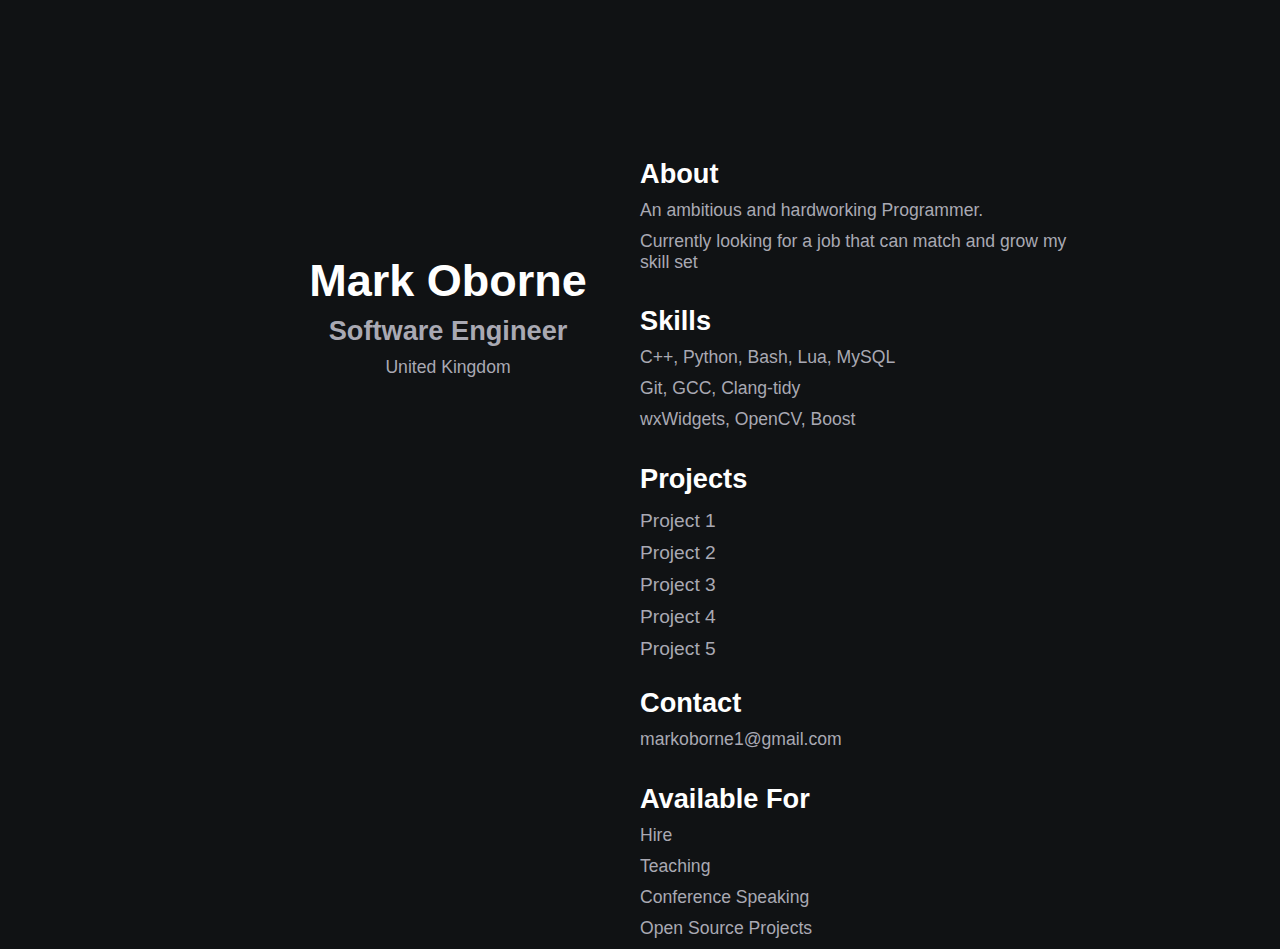
==== index.html @ 7ee1c2b5 "Improved Look" ====
<!DOCTYPE html>
<html lang="en">
<head>
    <meta charset="UTF-8">
    <meta name="viewport" content="width=device-width, initial-scale=1.0">
    <meta http-equiv="X-UA-Compatible" content="ie=edge">
    <link rel="stylesheet" href="style.css">
    <title>Mark Oborne</title>
</head>
<body>
    <div class="grid-2">
        <div class="section-1">
            <h1>Mark Oborne</h1>
            <h2>Software Engineer</h2>
            <p>United Kingdom</p>
            <a href="https://www.linkedin.com/in/mark-oborne-534301196/"><i class="fab fa-linkedin"></i></a>
            <a href="https://github.com/Shivix"><i class="fab fa-github"></i></a>
        </div>
        <div class="section-2">
            <h2>About</h2>
            <p>An ambitious and hardworking Programmer.</p>
            <p>Currently looking for a job that can match and grow my skill set</p>
            <h2>Skills</h2>
            <p>C++, Python, Bash, Lua, MySQL</p>
            <p>Git, GCC, Clang-tidy</p>
            <p>wxWidgets, OpenCV, Boost</p>
            <h2>Projects</h2>
            <a href="#">Project 1</a>
            <a href="#">Project 2</a>
            <a href="#">Project 3</a>
            <a href="#">Project 4</a>
            <a href="#">Project 5</a>
            <h2>Contact</h2>
            <p>markoborne1@gmail.com</p>
            <h2>Available For</h2>
            <p>Hire</p>
            <p>Teaching</p>
            <p>Conference Speaking</p>
            <p>Open Source Projects</p>
        </div>
    </div>
</body>
</html>
---- style.css ----
/* global */

.grid-2{
    display: grid;
    grid-template-columns: repeat(2,1fr);
}

body{
    margin: 0;
    padding: 0;
    font-family: sans-serif;
    background-color: #101214;
    color: #a9a9b3;

}

h1,.white{
    color: #fff;
}

h1{font-size:45px;
    height:30px;}

a{
    color: #a9a9b3;
    text-decoration: none;
}
/* section 1 */
.section-1{
    padding-top: 25vh;
    padding-left: 20vw;
    text-align: center;
}

.section-1 p{
    font-size: 1.1rem;
    padding-bottom: 10px;
    margin:0;
}

.section-1 h2{
    font-size: 1.7rem;
    margin-bottom: 10px;
}

.section-1 a{
    font-size: 1.5rem;
    padding: 10px;
}
/* section 2 */
.section-2{
    padding-top: 15vh;
    width: 70%;
}

.section-2 h2{
    font-size: 1.7rem;
    margin-bottom: 10px;
    color: #fff;
}

.section-2 p{
    font-size: 1.1rem;
    padding-bottom: 10px;
    margin:0;
}

.section-2 a{
    display: block;
    padding: 5px;
    font-size: 1.2rem;
    padding-left: 0;
    width: 100px;
}
/* animations / utilities */
.section-2 a:hover{
    font-size: 1.3rem;
    color: #ffffff;
    cursor: pointer;
    transition: 0.2s;
}

.section-1 a:hover{
    color: #ffffff;
    cursor: pointer;
    transition: 0.3s;
}

.white:hover{
    position: relative;
    padding-left: 10px;
}

/* media queres */
@media(max-width:780px){
    .grid-2{
        grid-template-columns: 1fr;
    }
    .section-1{
        padding:0;
        padding-top: 5rem;
    }
    .section-2{
        padding: 0;
        padding-left: 1.5rem;
        padding-top: 2rem;
    }
}
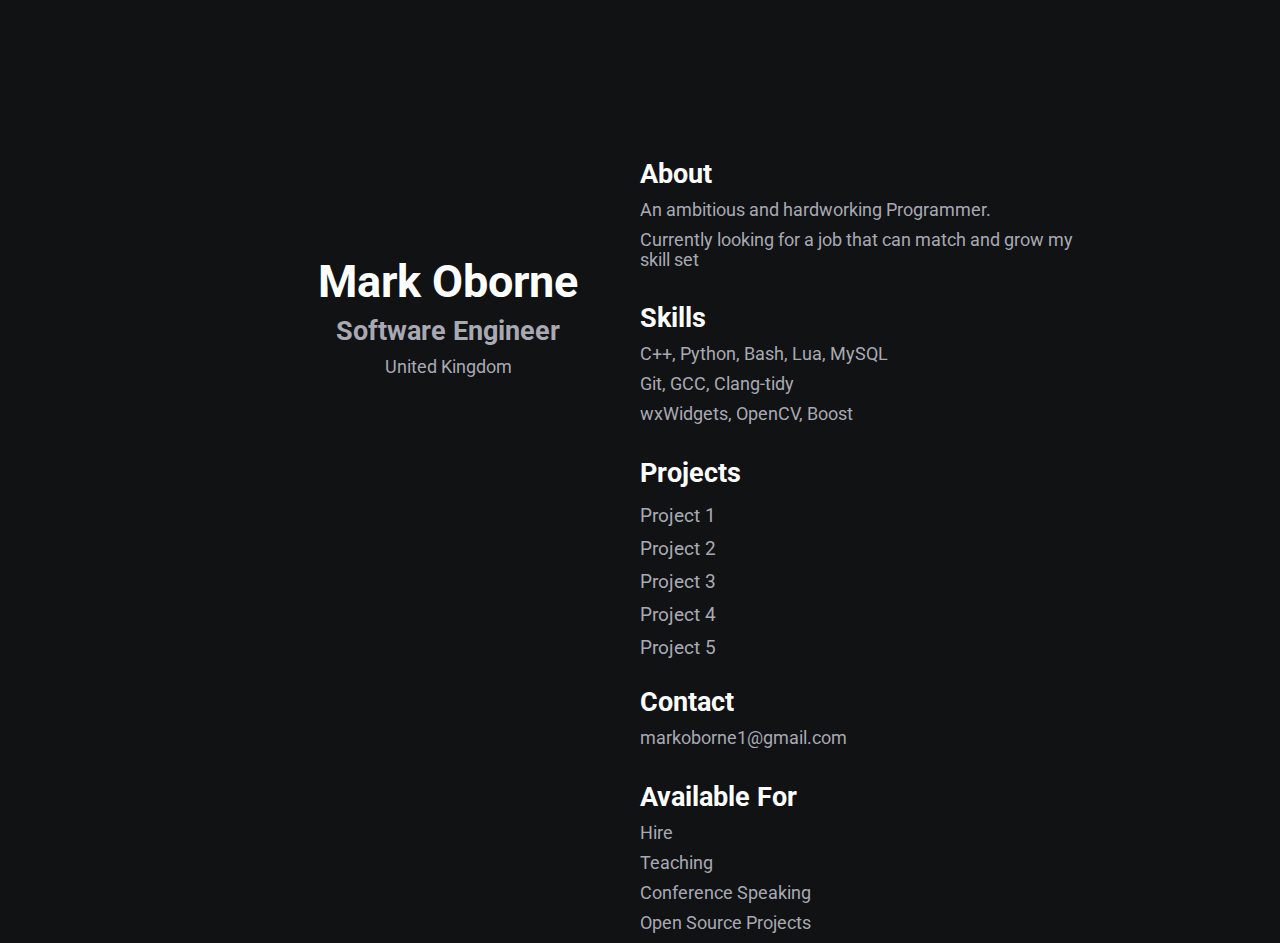
==== commit d84862cb: "Improved Look" ====
--- a/index.html
+++ b/index.html
@@ -4,6 +4,7 @@
     <meta charset="UTF-8">
     <meta name="viewport" content="width=device-width, initial-scale=1.0">
     <meta http-equiv="X-UA-Compatible" content="ie=edge">
+    <link rel="stylesheet" href="https://use.fontawesome.com/releases/v5.4.1/css/all.css" integrity="sha384-5sAR7xN1Nv6T6+dT2mhtzEpVJvfS3NScPQTrOxhwjIuvcA67KV2R5Jz6kr4abQsz" crossorigin="anonymous">
     <link rel="stylesheet" href="style.css">
     <title>Mark Oborne</title>
 </head>
--- a/style.css
+++ b/style.css
@@ -1,5 +1,5 @@
 /* global */
-
+@import url('https://fonts.googleapis.com/css?family=Roboto');
 .grid-2{
     display: grid;
     grid-template-columns: repeat(2,1fr);
@@ -8,7 +8,7 @@
 body{
     margin: 0;
     padding: 0;
-    font-family: sans-serif;
+    font-family: 'Roboto', sans-serif;
     background-color: #101214;
     color: #a9a9b3;
 
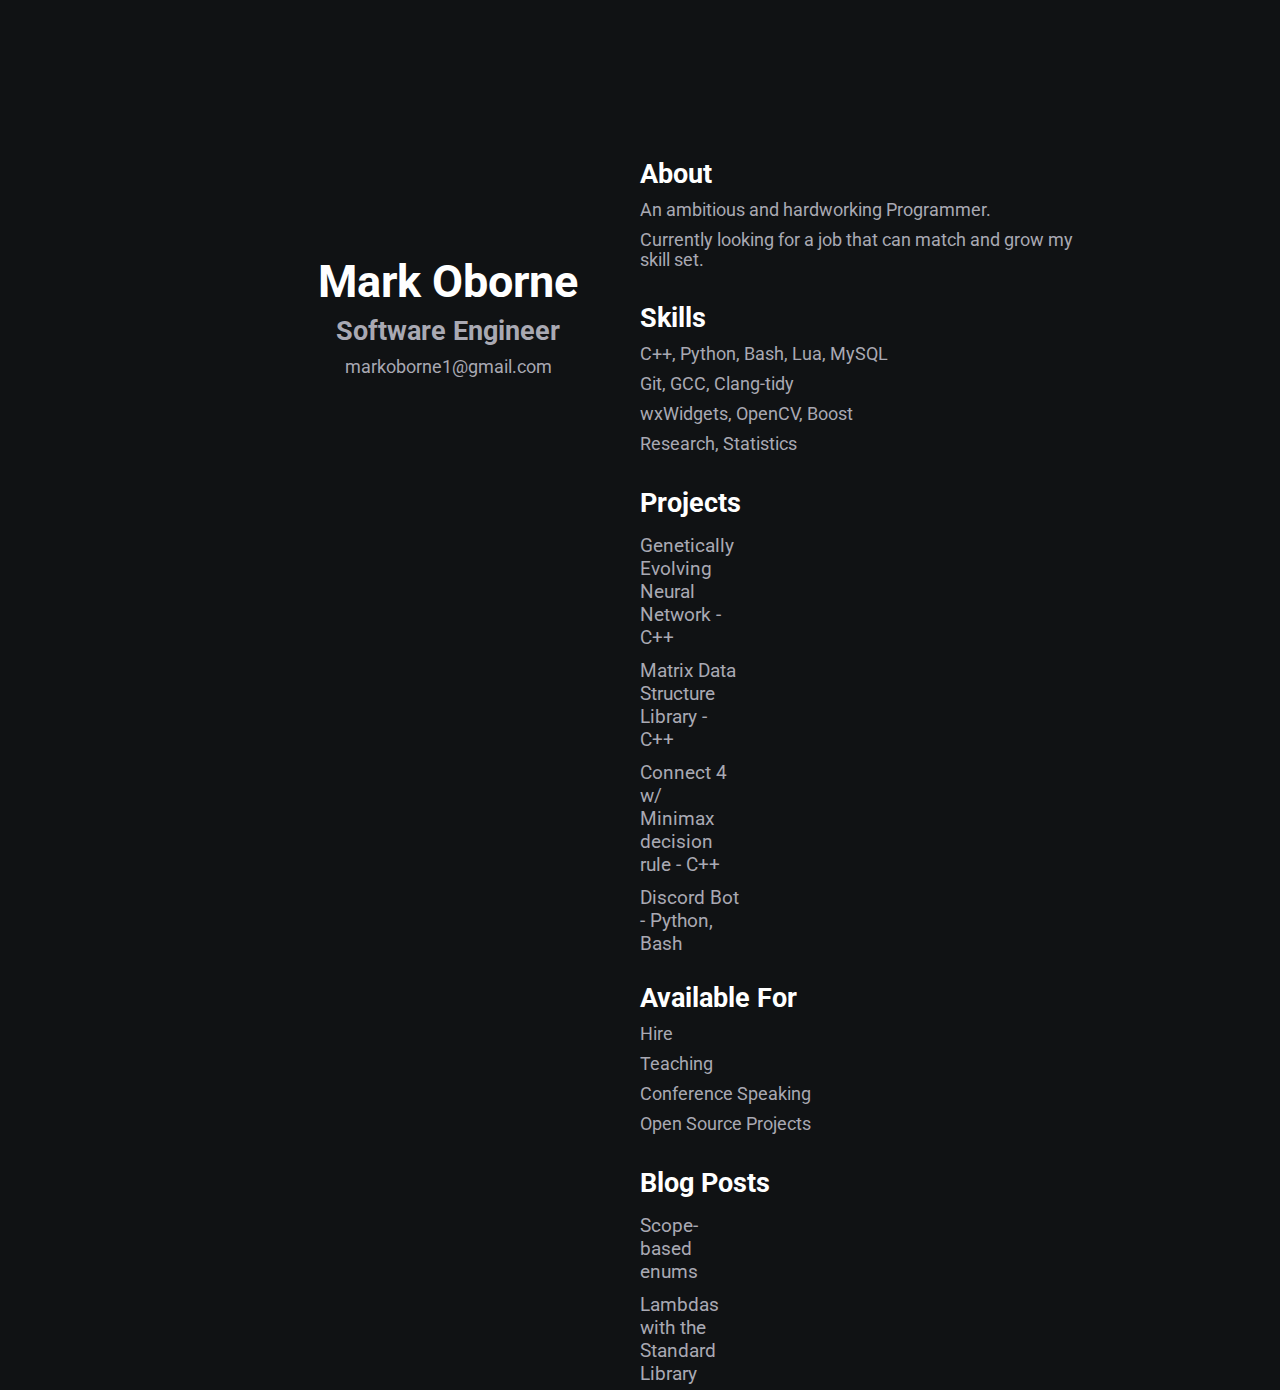
==== commit 1d41d809: "added MatLib to projects" ====
--- a/index.html
+++ b/index.html
@@ -13,31 +13,32 @@
         <div class="section-1">
             <h1>Mark Oborne</h1>
             <h2>Software Engineer</h2>
-            <p>United Kingdom</p>
+            <p>markoborne1@gmail.com</p>
             <a href="https://www.linkedin.com/in/mark-oborne-534301196/"><i class="fab fa-linkedin"></i></a>
             <a href="https://github.com/Shivix"><i class="fab fa-github"></i></a>
         </div>
         <div class="section-2">
             <h2>About</h2>
             <p>An ambitious and hardworking Programmer.</p>
-            <p>Currently looking for a job that can match and grow my skill set</p>
+            <p>Currently looking for a job that can match and grow my skill set.</p>
             <h2>Skills</h2>
             <p>C++, Python, Bash, Lua, MySQL</p>
             <p>Git, GCC, Clang-tidy</p>
             <p>wxWidgets, OpenCV, Boost</p>
+            <p>Research, Statistics</p>
             <h2>Projects</h2>
-            <a href="#">Project 1</a>
-            <a href="#">Project 2</a>
-            <a href="#">Project 3</a>
-            <a href="#">Project 4</a>
-            <a href="#">Project 5</a>
-            <h2>Contact</h2>
-            <p>markoborne1@gmail.com</p>
+            <a href="https://github.com/Shivix/Connect-4-w-Neural-Network">Genetically Evolving Neural Network - C++</a>
+            <a href="https://github.com/Shivix/Matrix-Library">Matrix Data Structure Library - C++</a>
+            <a href="https://github.com/Shivix/Connect-4-w-Minimax">Connect 4 w/ Minimax decision rule - C++</a>
+            <a href="https://github.com/Shivix/Discord-Bot">Discord Bot - Python, Bash</a>
             <h2>Available For</h2>
             <p>Hire</p>
             <p>Teaching</p>
             <p>Conference Speaking</p>
             <p>Open Source Projects</p>
+            <h2>Blog Posts</h2>
+            <a href="enumblog.html" target="_self">Scope-based enums</a>
+            <a href="lambdablog.html" target="_self">Lambdas with the Standard Library</a>
         </div>
     </div>
 </body>
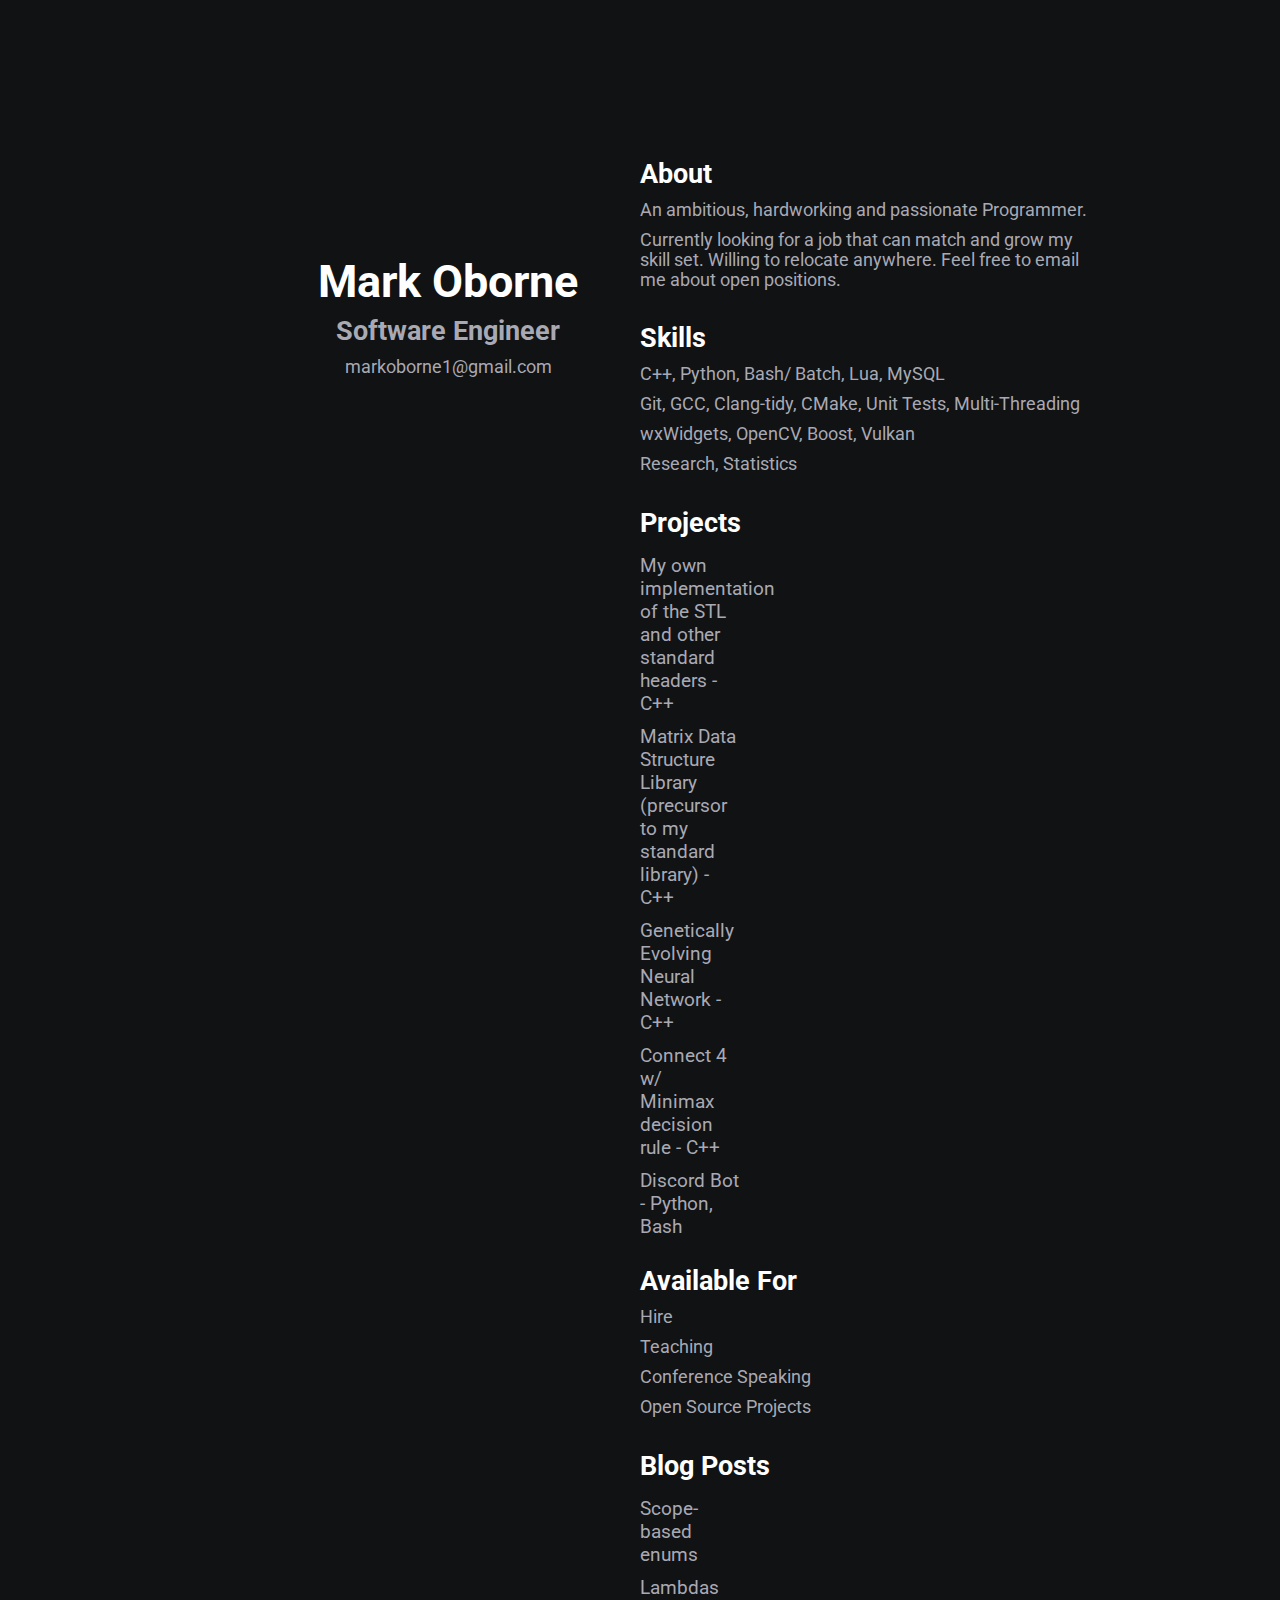
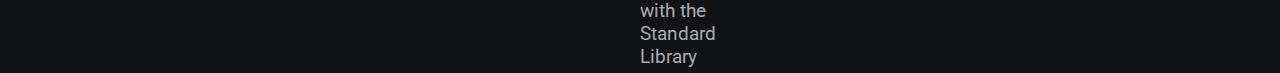
==== commit eb7a1089: "updated about section" ====
--- a/index.html
+++ b/index.html
@@ -19,16 +19,17 @@
         </div>
         <div class="section-2">
             <h2>About</h2>
-            <p>An ambitious and hardworking Programmer.</p>
-            <p>Currently looking for a job that can match and grow my skill set.</p>
+            <p>An ambitious, hardworking and passionate Programmer.</p>
+            <p>Currently looking for a job that can match and grow my skill set. Willing to relocate anywhere. Feel free to email me about open positions.</p>
             <h2>Skills</h2>
-            <p>C++, Python, Bash, Lua, MySQL</p>
-            <p>Git, GCC, Clang-tidy</p>
-            <p>wxWidgets, OpenCV, Boost</p>
+            <p>C++, Python, Bash/ Batch, Lua, MySQL</p>
+            <p>Git, GCC, Clang-tidy, CMake, Unit Tests, Multi-Threading</p>
+            <p>wxWidgets, OpenCV, Boost, Vulkan</p>
             <p>Research, Statistics</p>
             <h2>Projects</h2>
+            <a href="https://github.com/Shivix/Shivix-Standard-Library">My own implementation of the STL and other standard headers - C++</a>
+            <a href="https://github.com/Shivix/Matrix-Library">Matrix Data Structure Library (precursor to my standard library) - C++</a>
             <a href="https://github.com/Shivix/Connect-4-w-Neural-Network">Genetically Evolving Neural Network - C++</a>
-            <a href="https://github.com/Shivix/Matrix-Library">Matrix Data Structure Library - C++</a>
             <a href="https://github.com/Shivix/Connect-4-w-Minimax">Connect 4 w/ Minimax decision rule - C++</a>
             <a href="https://github.com/Shivix/Discord-Bot">Discord Bot - Python, Bash</a>
             <h2>Available For</h2>
@@ -37,8 +38,8 @@
             <p>Conference Speaking</p>
             <p>Open Source Projects</p>
             <h2>Blog Posts</h2>
-            <a href="enumblog.html" target="_self">Scope-based enums</a>
-            <a href="lambdablog.html" target="_self">Lambdas with the Standard Library</a>
+            <a href="blog/enumblog.html" target="_self">Scope-based enums</a>
+            <a href="blog/lambdablog.html" target="_self">Lambdas with the Standard Library</a>
         </div>
     </div>
 </body>
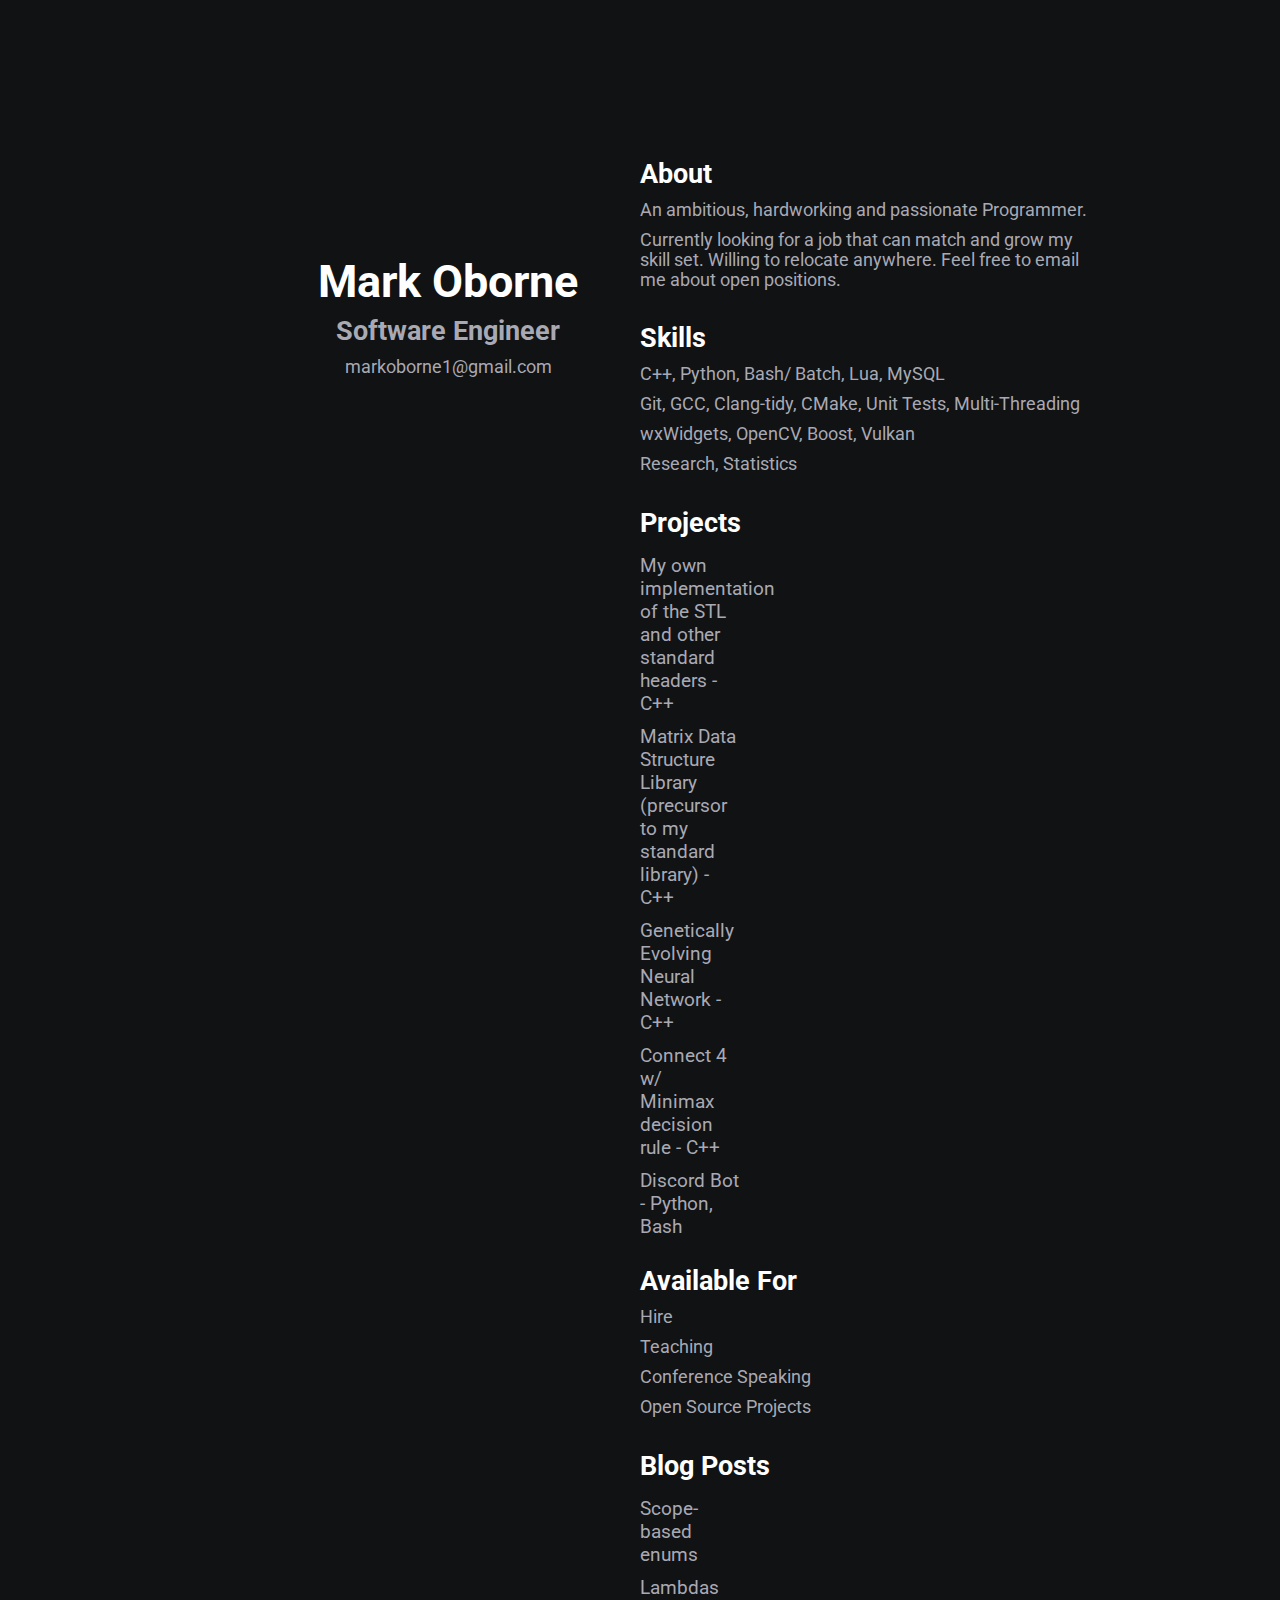
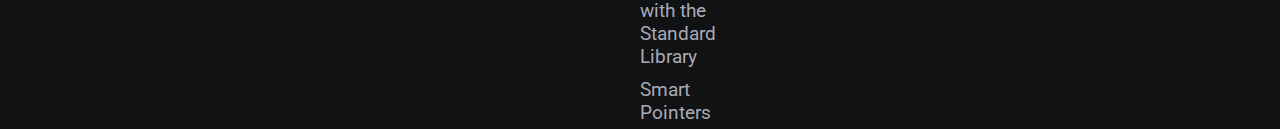
==== commit 7b9b92d3: "added smart pointer blog page" ====
--- a/index.html
+++ b/index.html
@@ -40,6 +40,7 @@
             <h2>Blog Posts</h2>
             <a href="blog/enumblog.html" target="_self">Scope-based enums</a>
             <a href="blog/lambdablog.html" target="_self">Lambdas with the Standard Library</a>
+            <a href="blog/smartpointerblog.html" target="_self">Smart Pointers</a>
         </div>
     </div>
 </body>
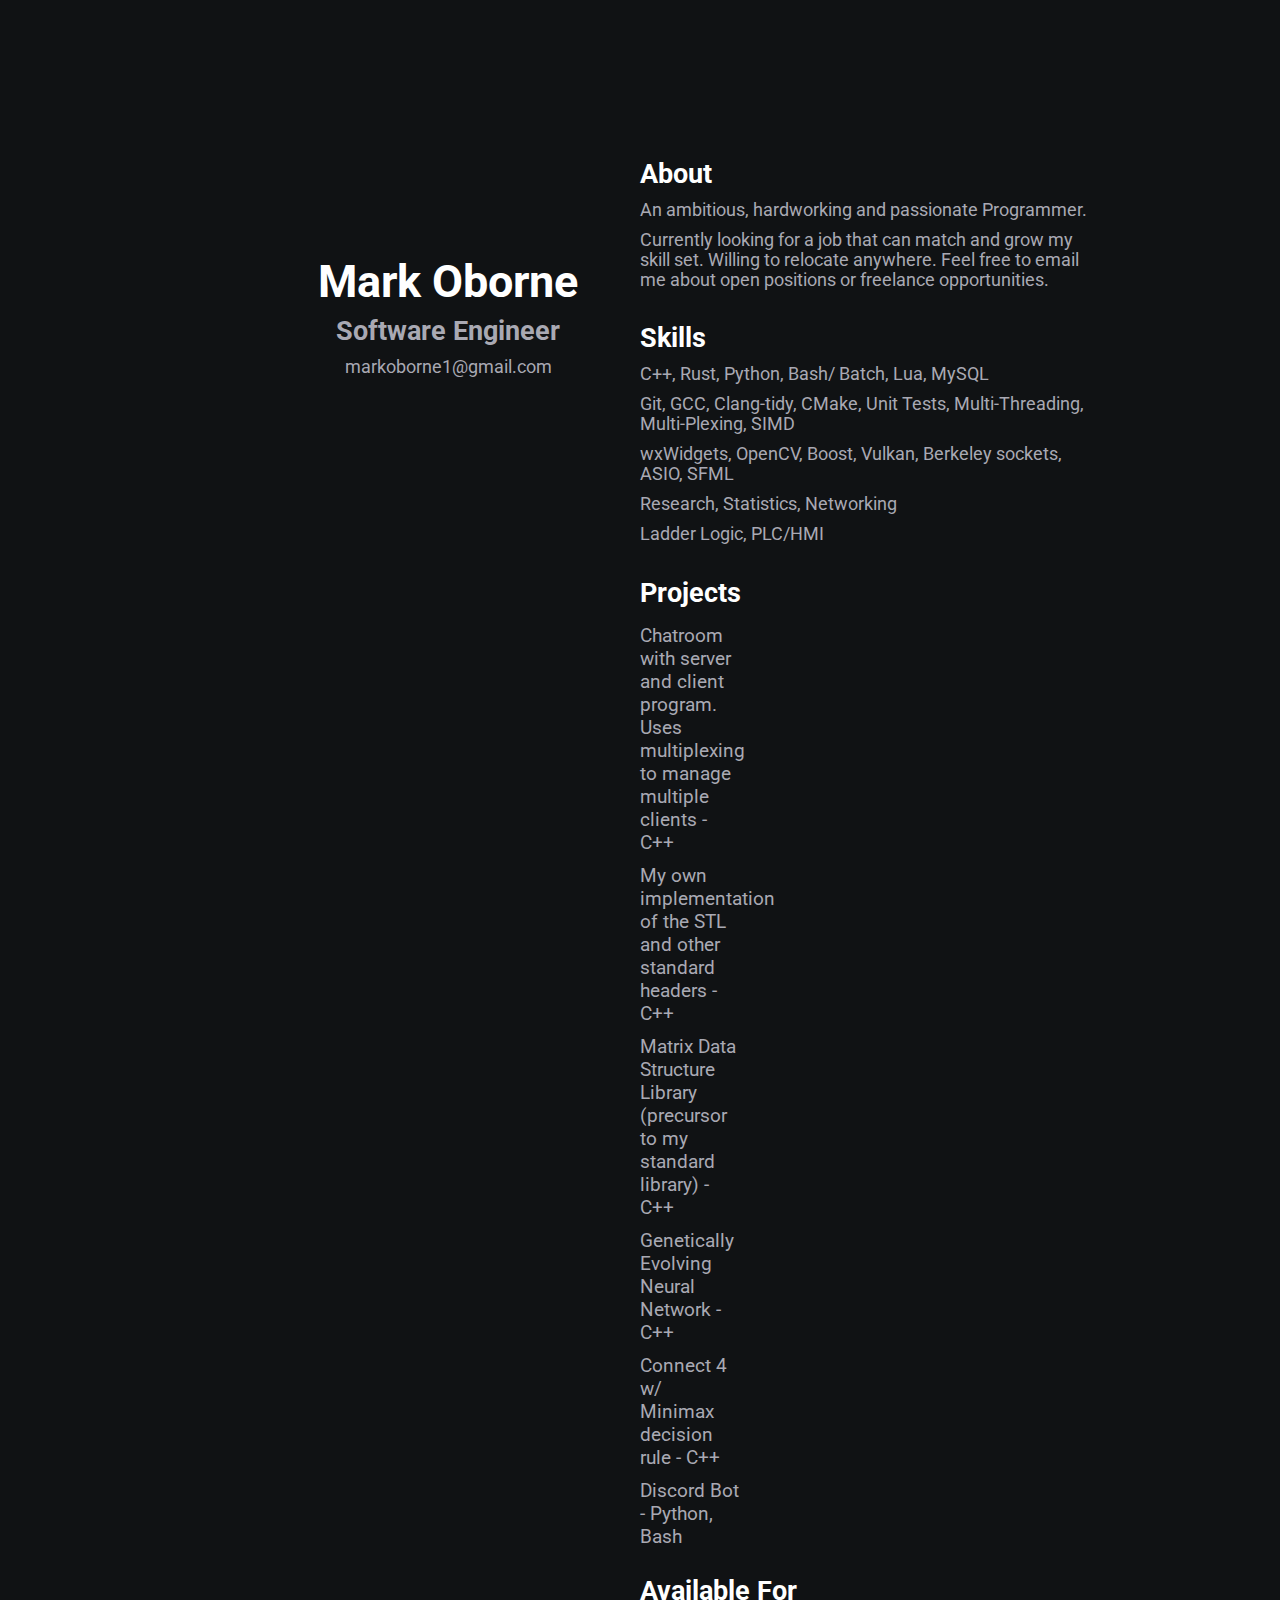
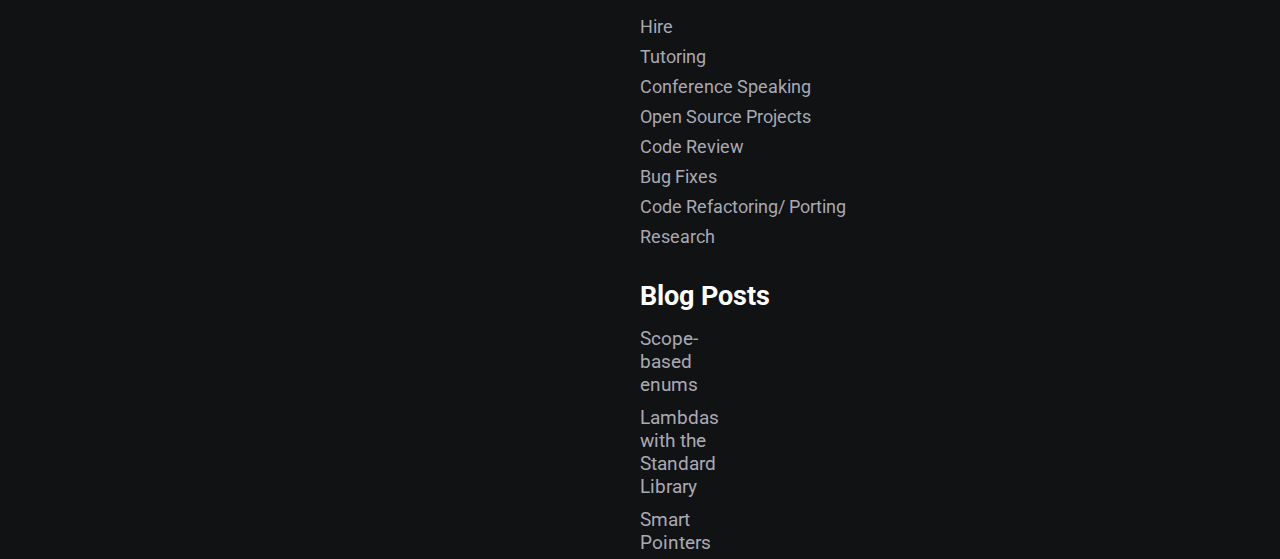
==== commit 698c32f6: "added to about section" ====
--- a/index.html
+++ b/index.html
@@ -20,13 +20,15 @@
         <div class="section-2">
             <h2>About</h2>
             <p>An ambitious, hardworking and passionate Programmer.</p>
-            <p>Currently looking for a job that can match and grow my skill set. Willing to relocate anywhere. Feel free to email me about open positions.</p>
+            <p>Currently looking for a job that can match and grow my skill set. Willing to relocate anywhere. Feel free to email me about open positions or freelance opportunities.</p>
             <h2>Skills</h2>
-            <p>C++, Python, Bash/ Batch, Lua, MySQL</p>
-            <p>Git, GCC, Clang-tidy, CMake, Unit Tests, Multi-Threading</p>
-            <p>wxWidgets, OpenCV, Boost, Vulkan</p>
-            <p>Research, Statistics</p>
+            <p>C++, Rust, Python, Bash/ Batch, Lua, MySQL</p>
+            <p>Git, GCC, Clang-tidy, CMake, Unit Tests, Multi-Threading, Multi-Plexing, SIMD</p>
+            <p>wxWidgets, OpenCV, Boost, Vulkan, Berkeley sockets, ASIO, SFML</p>
+            <p>Research, Statistics, Networking</p>
+            <p>Ladder Logic, PLC/HMI</p>
             <h2>Projects</h2>
+            <a href="https://github.com/Shivix/Chat-Room-Server-Client">Chatroom with server and client program. Uses multiplexing to manage multiple clients - C++</a>
             <a href="https://github.com/Shivix/Shivix-Standard-Library">My own implementation of the STL and other standard headers - C++</a>
             <a href="https://github.com/Shivix/Matrix-Library">Matrix Data Structure Library (precursor to my standard library) - C++</a>
             <a href="https://github.com/Shivix/Connect-4-w-Neural-Network">Genetically Evolving Neural Network - C++</a>
@@ -34,9 +36,13 @@
             <a href="https://github.com/Shivix/Discord-Bot">Discord Bot - Python, Bash</a>
             <h2>Available For</h2>
             <p>Hire</p>
-            <p>Teaching</p>
+            <p>Tutoring</p>
             <p>Conference Speaking</p>
             <p>Open Source Projects</p>
+            <p>Code Review</p>
+            <p>Bug Fixes</p>
+            <p>Code Refactoring/ Porting</p>
+            <p>Research</p>
             <h2>Blog Posts</h2>
             <a href="blog/enumblog.html" target="_self">Scope-based enums</a>
             <a href="blog/lambdablog.html" target="_self">Lambdas with the Standard Library</a>
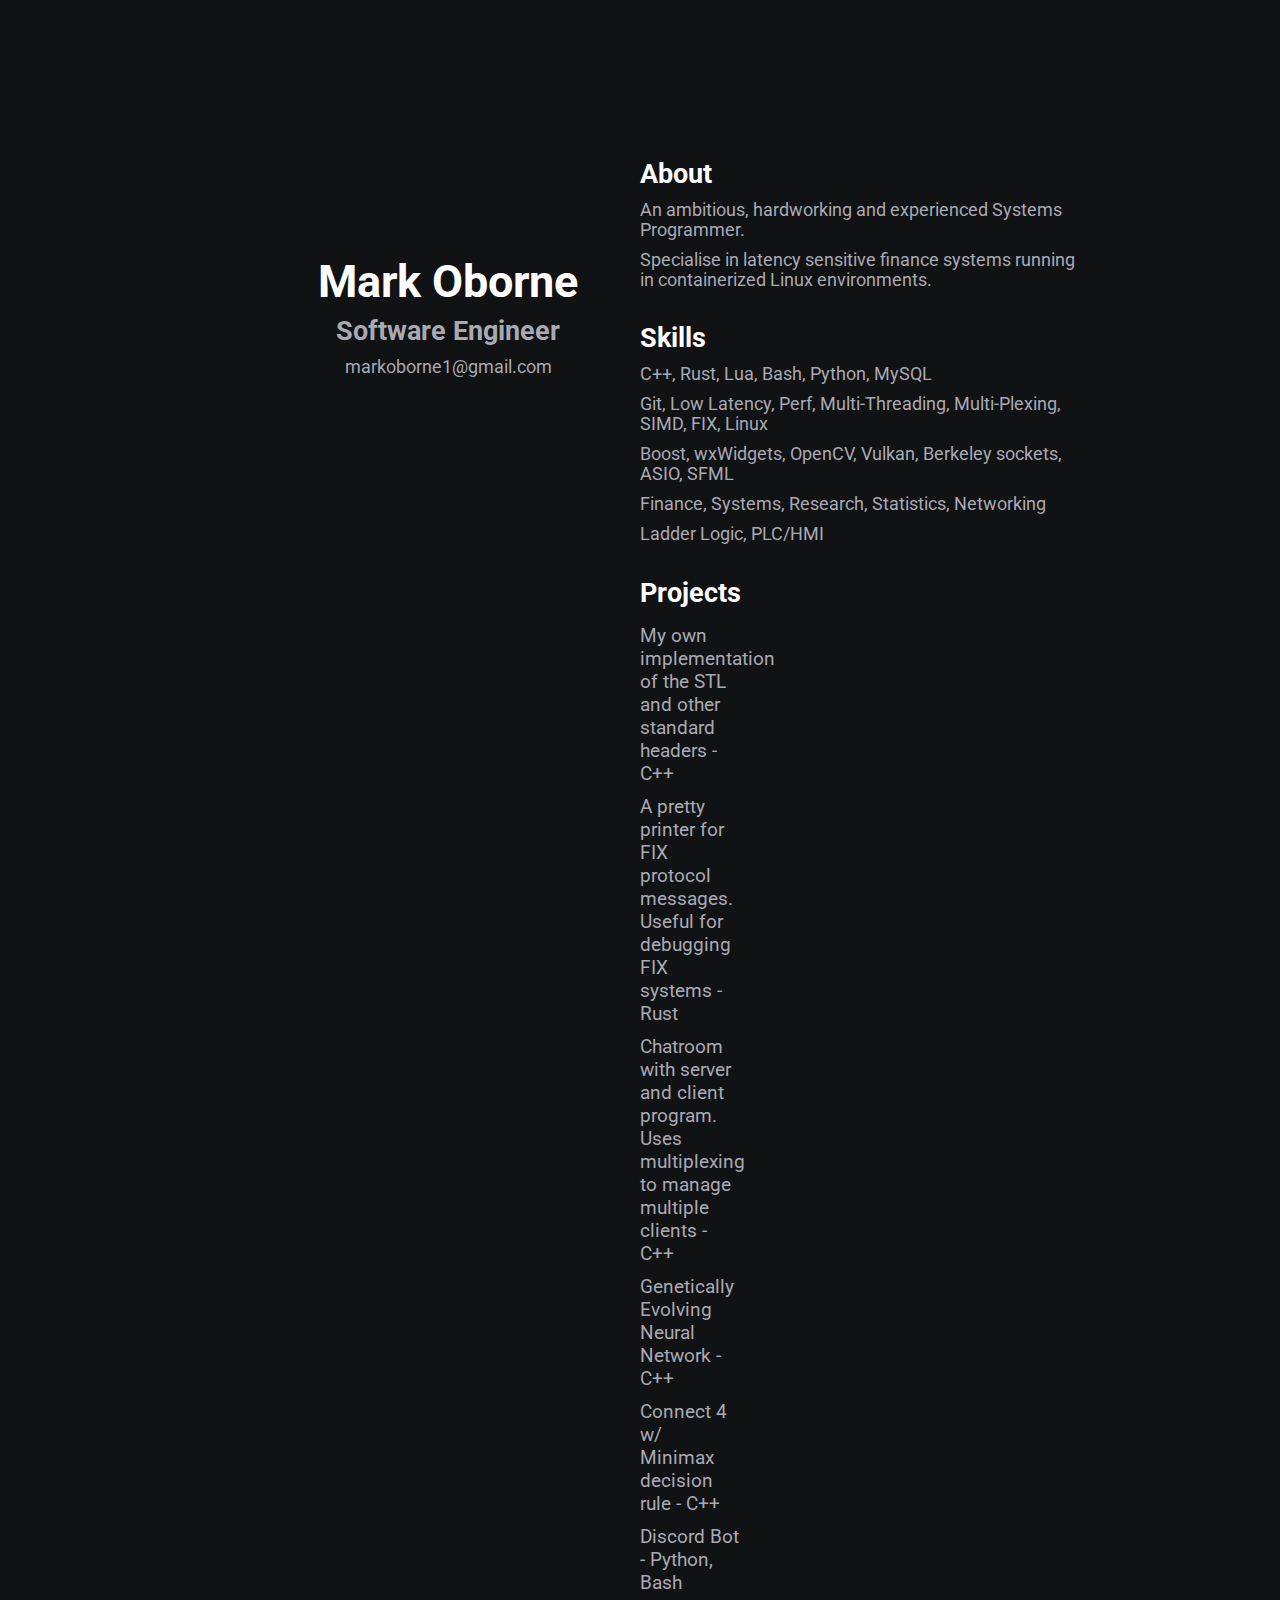
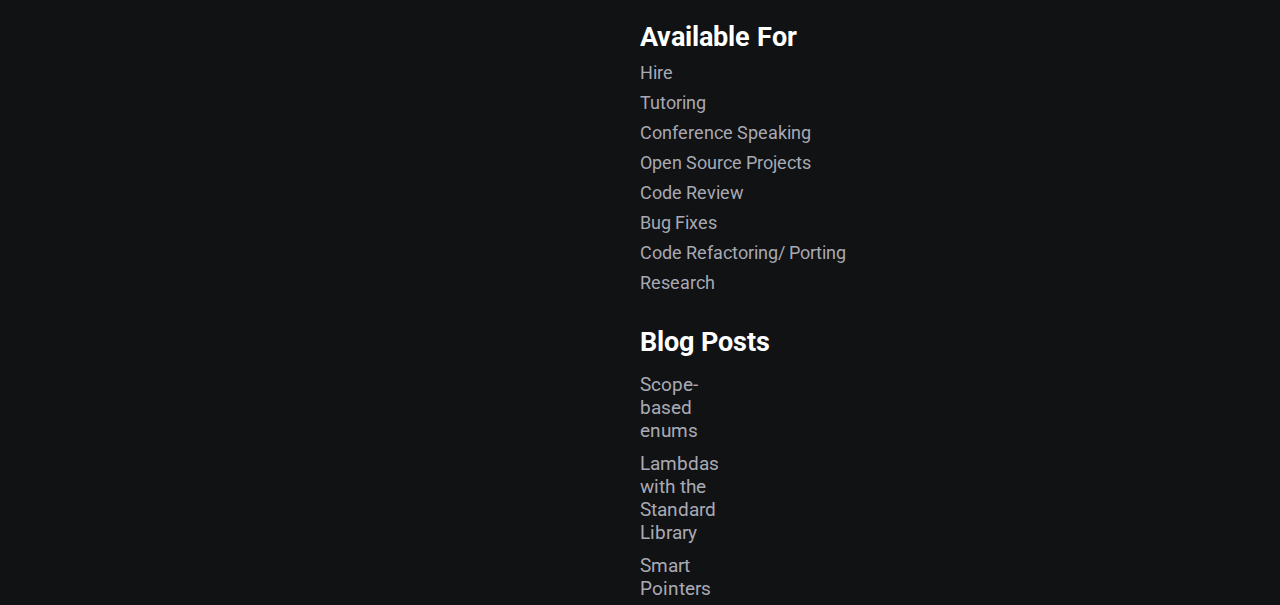
==== commit c682ff36: "chore: update information" ====
--- a/index.html
+++ b/index.html
@@ -19,18 +19,18 @@
         </div>
         <div class="section-2">
             <h2>About</h2>
-            <p>An ambitious, hardworking and passionate Programmer.</p>
-            <p>Currently looking for a job that can match and grow my skill set. Willing to relocate anywhere. Feel free to email me about open positions or freelance opportunities.</p>
+            <p>An ambitious, hardworking and experienced Systems Programmer.</p>
+            <p>Specialise in latency sensitive finance systems running in containerized Linux environments.</p>
             <h2>Skills</h2>
-            <p>C++, Rust, Python, Bash/ Batch, Lua, MySQL</p>
-            <p>Git, GCC, Clang-tidy, CMake, Unit Tests, Multi-Threading, Multi-Plexing, SIMD</p>
-            <p>wxWidgets, OpenCV, Boost, Vulkan, Berkeley sockets, ASIO, SFML</p>
-            <p>Research, Statistics, Networking</p>
+            <p>C++, Rust, Lua, Bash, Python, MySQL</p>
+            <p>Git, Low Latency, Perf, Multi-Threading, Multi-Plexing, SIMD, FIX, Linux</p>
+            <p>Boost, wxWidgets, OpenCV, Vulkan, Berkeley sockets, ASIO, SFML</p>
+            <p>Finance, Systems, Research, Statistics, Networking</p>
             <p>Ladder Logic, PLC/HMI</p>
             <h2>Projects</h2>
+            <a href="https://github.com/Shivix/Shivix-Standard-Library">My own implementation of the STL and other standard headers - C++</a>
+            <a href="https://github.com/Shivix/Prefix">A pretty printer for FIX protocol messages. Useful for debugging FIX systems - Rust</a>
             <a href="https://github.com/Shivix/Chat-Room-Server-Client">Chatroom with server and client program. Uses multiplexing to manage multiple clients - C++</a>
-            <a href="https://github.com/Shivix/Shivix-Standard-Library">My own implementation of the STL and other standard headers - C++</a>
-            <a href="https://github.com/Shivix/Matrix-Library">Matrix Data Structure Library (precursor to my standard library) - C++</a>
             <a href="https://github.com/Shivix/Connect-4-w-Neural-Network">Genetically Evolving Neural Network - C++</a>
             <a href="https://github.com/Shivix/Connect-4-w-Minimax">Connect 4 w/ Minimax decision rule - C++</a>
             <a href="https://github.com/Shivix/Discord-Bot">Discord Bot - Python, Bash</a>
